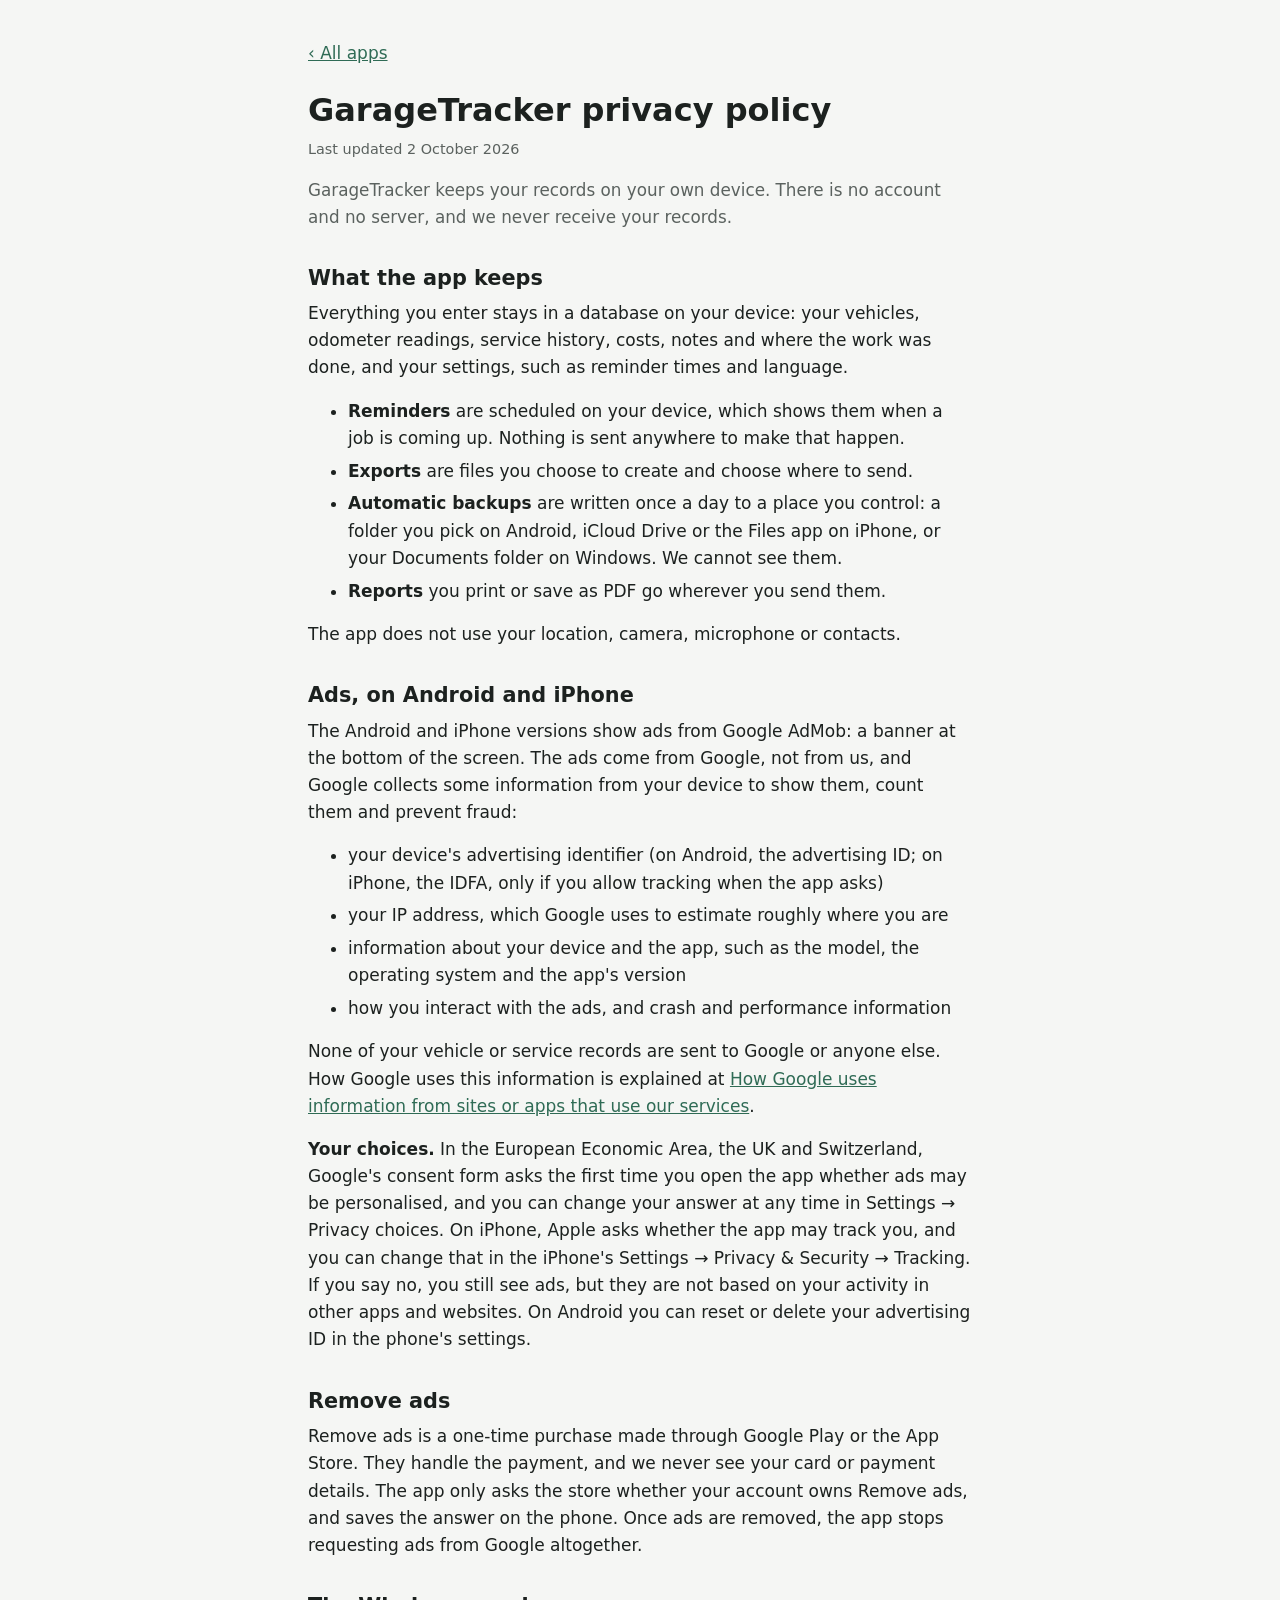
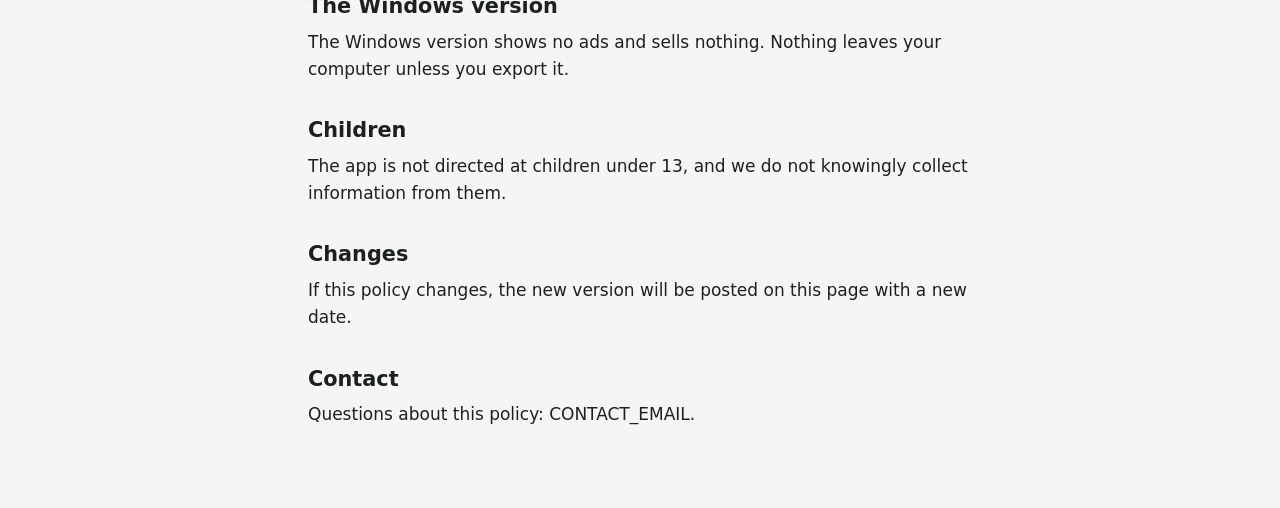
==== privacy/garagetracker.html @ dcfa82a0 "Site: home page, a privacy policy for each app, app-ads.txt For GitHub Pages at ultimatehardcoder.gi" ====
<!doctype html>
<html lang="en">
<head>
    <meta charset="utf-8">
    <meta name="viewport" content="width=device-width, initial-scale=1">
    <title>GarageTracker privacy policy</title>
    <meta name="description" content="What GarageTracker keeps, where it keeps it, and what its ads collect.">
    <link rel="stylesheet" href="../style.css">
</head>
<body>
<main>
    <a class="back" href="../index.html">‹ All apps</a>
    <h1>GarageTracker privacy policy</h1>
    <p class="updated">Last updated 2 October 2026</p>

    <p class="lede">GarageTracker keeps your records on your own device. There is no account and no server,
        and we never receive your records.</p>

    <h2>What the app keeps</h2>
    <p>Everything you enter stays in a database on your device: your vehicles, odometer readings,
        service history, costs, notes and where the work was done, and your settings, such as
        reminder times and language.</p>
    <ul>
        <li><strong>Reminders</strong> are scheduled on your device, which shows them when a job is
            coming up. Nothing is sent anywhere to make that happen.</li>
        <li><strong>Exports</strong> are files you choose to create and choose where to send.</li>
        <li><strong>Automatic backups</strong> are written once a day to a place you control: a
            folder you pick on Android, iCloud Drive or the Files app on iPhone, or your Documents
            folder on Windows. We cannot see them.</li>
        <li><strong>Reports</strong> you print or save as PDF go wherever you send them.</li>
    </ul>
    <p>The app does not use your location, camera, microphone or contacts.</p>

    <h2>Ads, on Android and iPhone</h2>
    <p>The Android and iPhone versions show ads from Google AdMob: a banner at the bottom of the
        screen. The ads come from Google, not from us, and Google collects some
        information from your device to show them, count them and prevent fraud:</p>
    <ul>
        <li>your device's advertising identifier (on Android, the advertising ID; on iPhone, the
            IDFA, only if you allow tracking when the app asks)</li>
        <li>your IP address, which Google uses to estimate roughly where you are</li>
        <li>information about your device and the app, such as the model, the operating system
            and the app's version</li>
        <li>how you interact with the ads, and crash and performance information</li>
    </ul>
    <p>None of your vehicle or service records are sent to Google or anyone else. How Google uses this information
        is explained at
        <a href="https://policies.google.com/technologies/partner-sites">How Google uses information from sites or apps that use our services</a>.</p>
    <p><strong>Your choices.</strong> In the European Economic Area, the UK and Switzerland, Google's
        consent form asks the first time you open the app whether ads may be personalised, and you
        can change your answer at any time in Settings → Privacy choices. On iPhone, Apple asks
        whether the app may track you, and you can change that in the iPhone's Settings → Privacy &amp;
        Security → Tracking. If you say no, you still see ads, but they are not based on your
        activity in other apps and websites. On Android you can reset or delete your advertising ID
        in the phone's settings.</p>

    <h2>Remove ads</h2>
    <p>Remove ads is a one-time purchase made through Google Play or the App Store. They handle the
        payment, and we never see your card or payment details. The app only asks the store whether
        your account owns Remove ads, and saves the answer on the phone. Once ads are removed, the
        app stops requesting ads from Google altogether.</p>

    <h2>The Windows version</h2>
    <p>The Windows version shows no ads and sells nothing. Nothing leaves your computer unless you
        export it.</p>

    <h2>Children</h2>
    <p>The app is not directed at children under 13, and we do not knowingly collect information
        from them.</p>

    <h2>Changes</h2>
    <p>If this policy changes, the new version will be posted on this page with a new date.</p>

    <h2>Contact</h2>
    <p>Questions about this policy: <span>CONTACT_EMAIL</span>.</p>
</main>
</body>
</html>
---- style.css ----
/* One stylesheet for the whole site: a reading column, light and dark. */
:root {
    --bg: #f5f6f4;
    --surface: #ffffff;
    --ink: #1c211f;
    --muted: #5b625f;
    --line: #dde1de;
    --accent: #2f6b55;
    color-scheme: light;
}

@media (prefers-color-scheme: dark) {
    :root {
        --bg: #141816;
        --surface: #1c211f;
        --ink: #e7ebe8;
        --muted: #a2aaa6;
        --line: #2e3532;
        --accent: #7fc3a7;
        color-scheme: dark;
    }
}

* { box-sizing: border-box; }

body {
    margin: 0;
    background: var(--bg);
    color: var(--ink);
    font: 17px/1.6 system-ui, -apple-system, "Segoe UI", Roboto, sans-serif;
}

main {
    max-width: 44rem;
    margin: 0 auto;
    padding: 2.5rem 1.25rem 4rem;
}

h1, h2, h3 { line-height: 1.2; text-wrap: balance; }
h1 { font-size: 2rem; margin: 0 0 0.5rem; }
h2 { font-size: 1.3rem; margin: 2.2rem 0 0.6rem; }
h3 { font-size: 1.05rem; margin: 1.4rem 0 0.4rem; }
p, ul { margin: 0 0 1rem; }
li { margin-bottom: 0.35rem; }
a { color: var(--accent); }

.lede { color: var(--muted); font-size: 1.05rem; }
.updated { color: var(--muted); font-size: 0.9rem; }

.apps { display: grid; gap: 1rem; margin-top: 2rem; }

.app {
    background: var(--surface);
    border: 1px solid var(--line);
    border-radius: 10px;
    padding: 1.1rem 1.25rem;
}

.app h2 { margin: 0 0 0.3rem; font-size: 1.2rem; }
.app p { margin: 0 0 0.6rem; color: var(--muted); }

.back { display: inline-block; margin-bottom: 1.5rem; }

footer {
    margin-top: 3rem;
    padding-top: 1rem;
    border-top: 1px solid var(--line);
    color: var(--muted);
    font-size: 0.9rem;
}
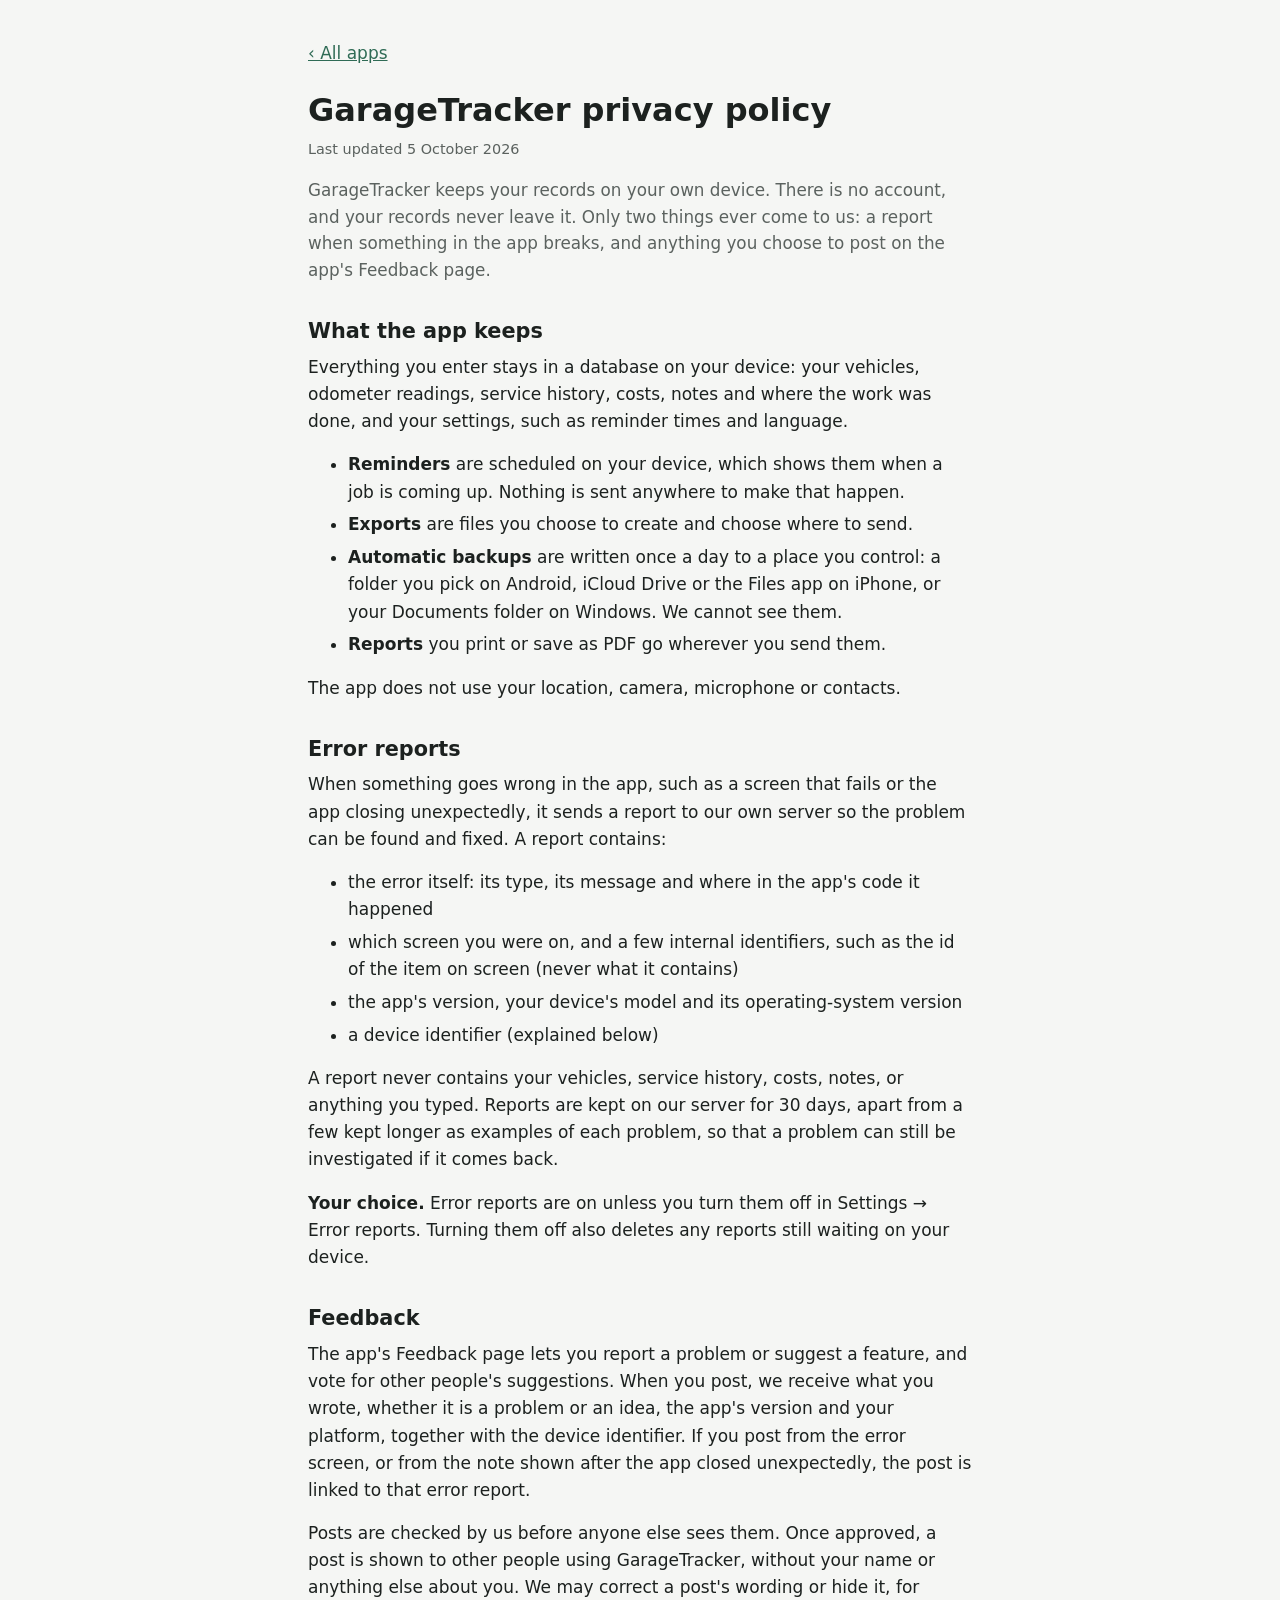
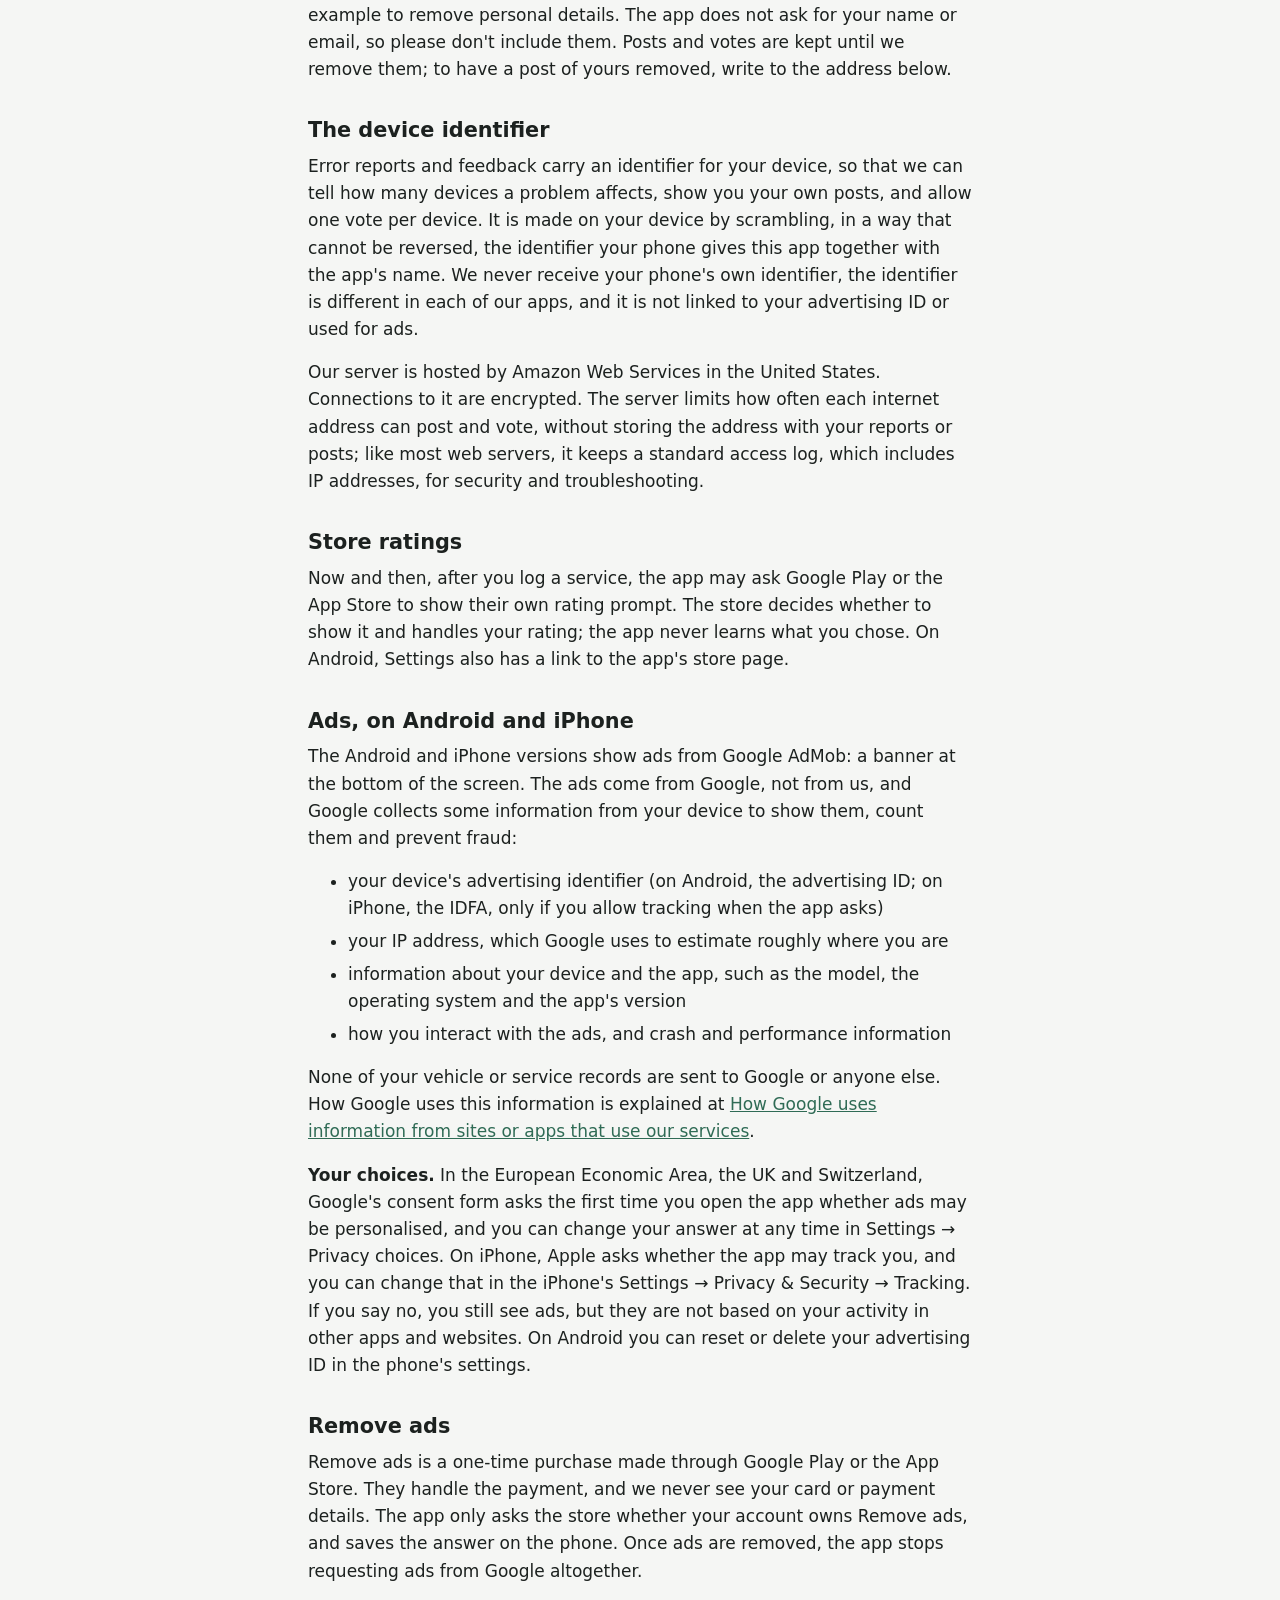
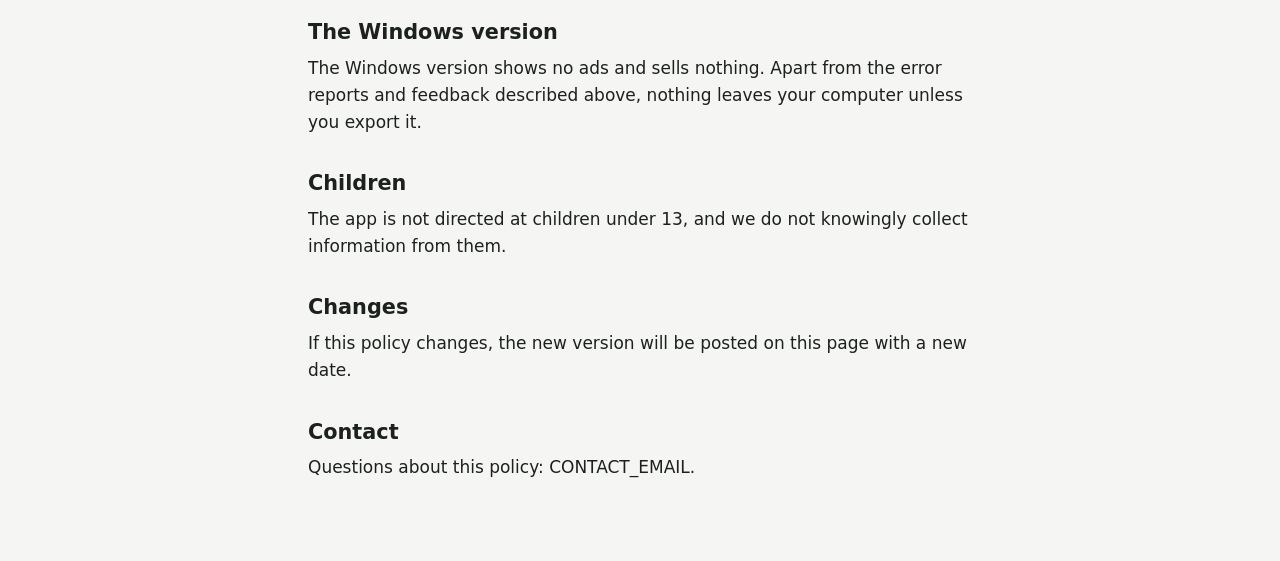
==== commit ee5ddc4f: "Privacy: error reports, feedback, the device identifier, store ratings The trackers now send error r" ====
--- a/privacy/garagetracker.html
+++ b/privacy/garagetracker.html
@@ -11,10 +11,11 @@
 <main>
     <a class="back" href="../index.html">‹ All apps</a>
     <h1>GarageTracker privacy policy</h1>
-    <p class="updated">Last updated 2 October 2026</p>
+    <p class="updated">Last updated 5 October 2026</p>
 
-    <p class="lede">GarageTracker keeps your records on your own device. There is no account and no server,
-        and we never receive your records.</p>
+    <p class="lede">GarageTracker keeps your records on your own device. There is no account, and your records never
+        leave it. Only two things ever come to us: a report when something in the app breaks, and
+        anything you choose to post on the app's Feedback page.</p>
 
     <h2>What the app keeps</h2>
     <p>Everything you enter stays in a database on your device: your vehicles, odometer readings,
@@ -30,6 +31,53 @@
         <li><strong>Reports</strong> you print or save as PDF go wherever you send them.</li>
     </ul>
     <p>The app does not use your location, camera, microphone or contacts.</p>
+
+    <h2>Error reports</h2>
+    <p>When something goes wrong in the app, such as a screen that fails or the app closing
+        unexpectedly, it sends a report to our own server so the problem can be found and fixed.
+        A report contains:</p>
+    <ul>
+        <li>the error itself: its type, its message and where in the app's code it happened</li>
+        <li>which screen you were on, and a few internal identifiers, such as the id of the item
+            on screen (never what it contains)</li>
+        <li>the app's version, your device's model and its operating-system version</li>
+        <li>a device identifier (explained below)</li>
+    </ul>
+    <p>A report never contains your vehicles, service history, costs, notes, or anything you typed. Reports are kept on our server
+        for 30 days, apart from a few kept longer as examples of each problem, so that a problem
+        can still be investigated if it comes back.</p>
+    <p><strong>Your choice.</strong> Error reports are on unless you turn them off in Settings →
+        Error reports. Turning them off also deletes any reports still waiting on your device.</p>
+
+    <h2>Feedback</h2>
+    <p>The app's Feedback page lets you report a problem or suggest a feature, and vote for other
+        people's suggestions. When you post, we receive what you wrote, whether it is a problem or
+        an idea, the app's version and your platform, together with the device identifier. If you
+        post from the error screen, or from the note shown after the app closed unexpectedly, the
+        post is linked to that error report.</p>
+    <p>Posts are checked by us before anyone else sees them. Once approved, a post is shown to
+        other people using GarageTracker, without your name or anything else about you. We may correct
+        a post's wording or hide it, for example to remove personal details. The app does not ask
+        for your name or email, so please don't include them. Posts and votes are kept until we
+        remove them; to have a post of yours removed, write to the address below.</p>
+
+    <h2>The device identifier</h2>
+    <p>Error reports and feedback carry an identifier for your device, so that we can tell how many
+        devices a problem affects, show you your own posts, and allow one vote per device. It is
+        made on your device by scrambling, in a way that cannot be reversed, the identifier your
+        phone gives this app together with the app's name. We never receive your phone's own
+        identifier, the identifier is different in each of our apps, and it is not linked to your
+        advertising ID or used for ads.</p>
+    <p>Our server is hosted by Amazon Web Services in the United States. Connections to it are
+        encrypted. The server limits how often each internet address can post and vote, without
+        storing the address with your reports or posts; like most web servers, it keeps a standard
+        access log, which includes IP addresses, for security and troubleshooting.</p>
+
+    <h2>Store ratings</h2>
+    <p>Now and then, after you log a service, the app may ask Google Play or the App Store to show their own
+        rating prompt. The store decides whether to show it and handles your rating; the app never
+        learns what you chose. On Android, Settings also has a link to the app's store page.</p>
+
 
     <h2>Ads, on Android and iPhone</h2>
     <p>The Android and iPhone versions show ads from Google AdMob: a banner at the bottom of the
@@ -61,8 +109,8 @@
         app stops requesting ads from Google altogether.</p>
 
     <h2>The Windows version</h2>
-    <p>The Windows version shows no ads and sells nothing. Nothing leaves your computer unless you
-        export it.</p>
+    <p>The Windows version shows no ads and sells nothing. Apart from the error reports and
+        feedback described above, nothing leaves your computer unless you export it.</p>
 
     <h2>Children</h2>
     <p>The app is not directed at children under 13, and we do not knowingly collect information
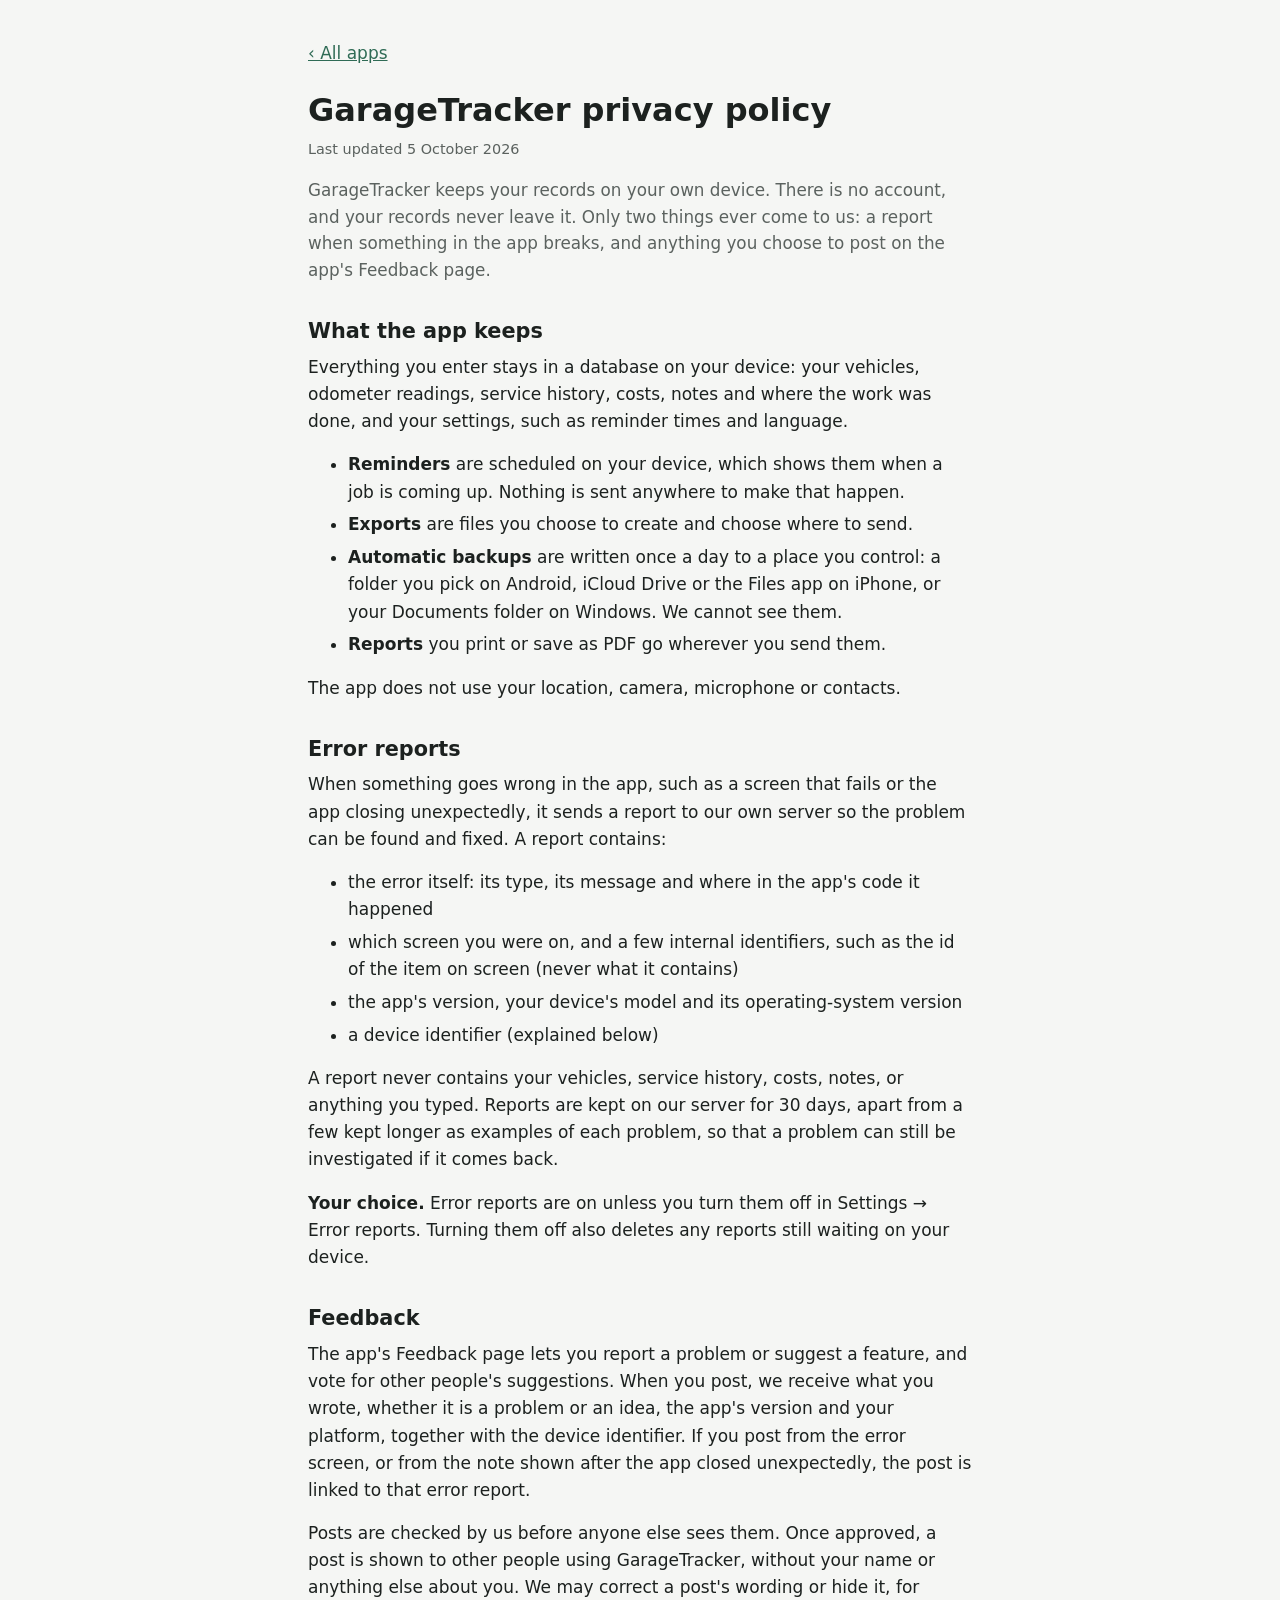
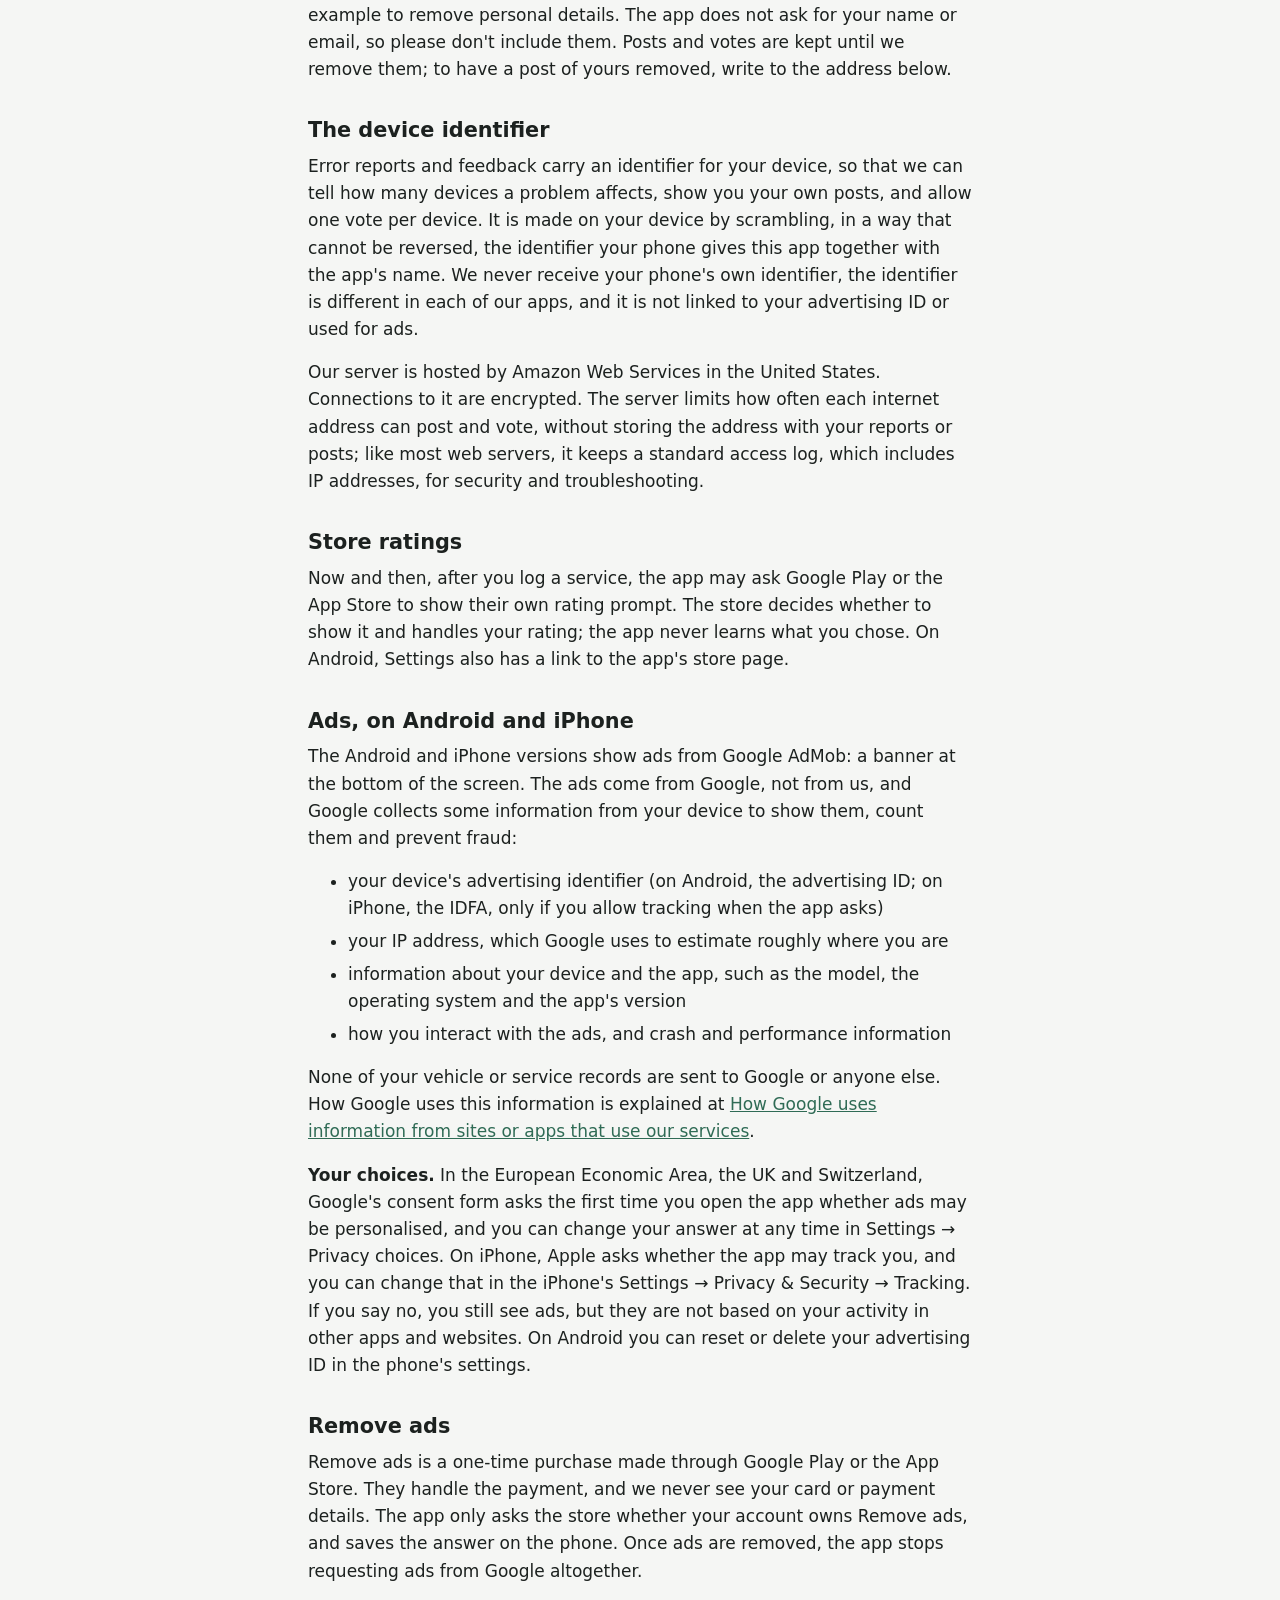
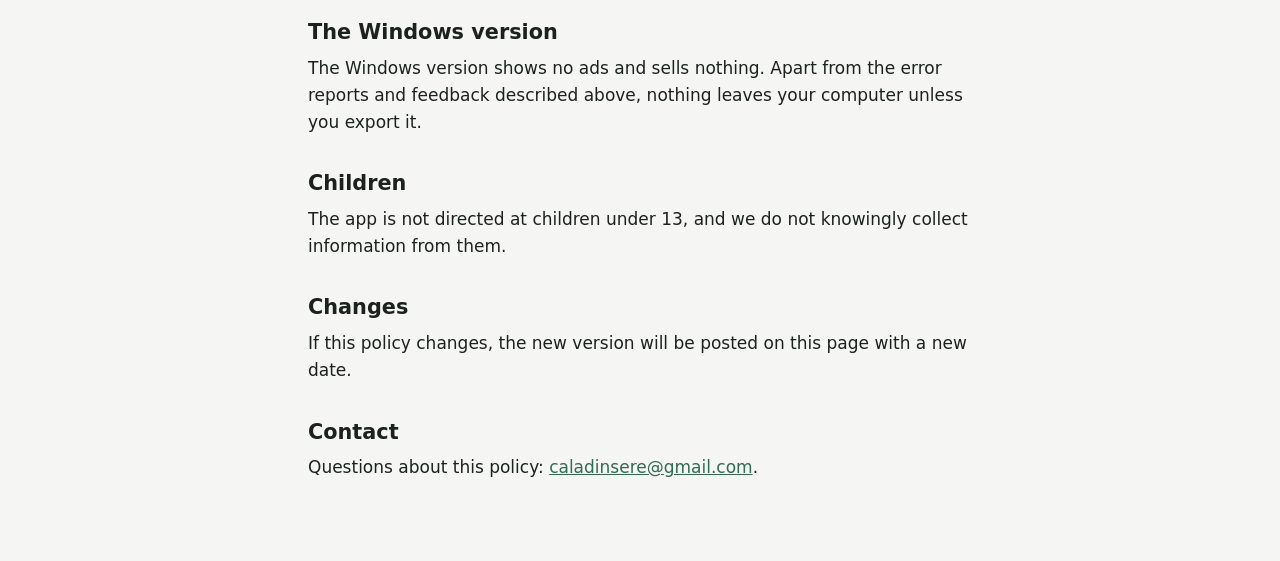
==== commit 9e2b64aa: "Contact email on the home page and privacy pages Co-Authored-By: Claude Opus 5.5 <noreply@anthropic." ====
--- a/privacy/garagetracker.html
+++ b/privacy/garagetracker.html
@@ -120,7 +120,7 @@
     <p>If this policy changes, the new version will be posted on this page with a new date.</p>
 
     <h2>Contact</h2>
-    <p>Questions about this policy: <span>CONTACT_EMAIL</span>.</p>
+    <p>Questions about this policy: <a href="mailto:caladinsere@gmail.com">caladinsere@gmail.com</a>.</p>
 </main>
 </body>
 </html>
